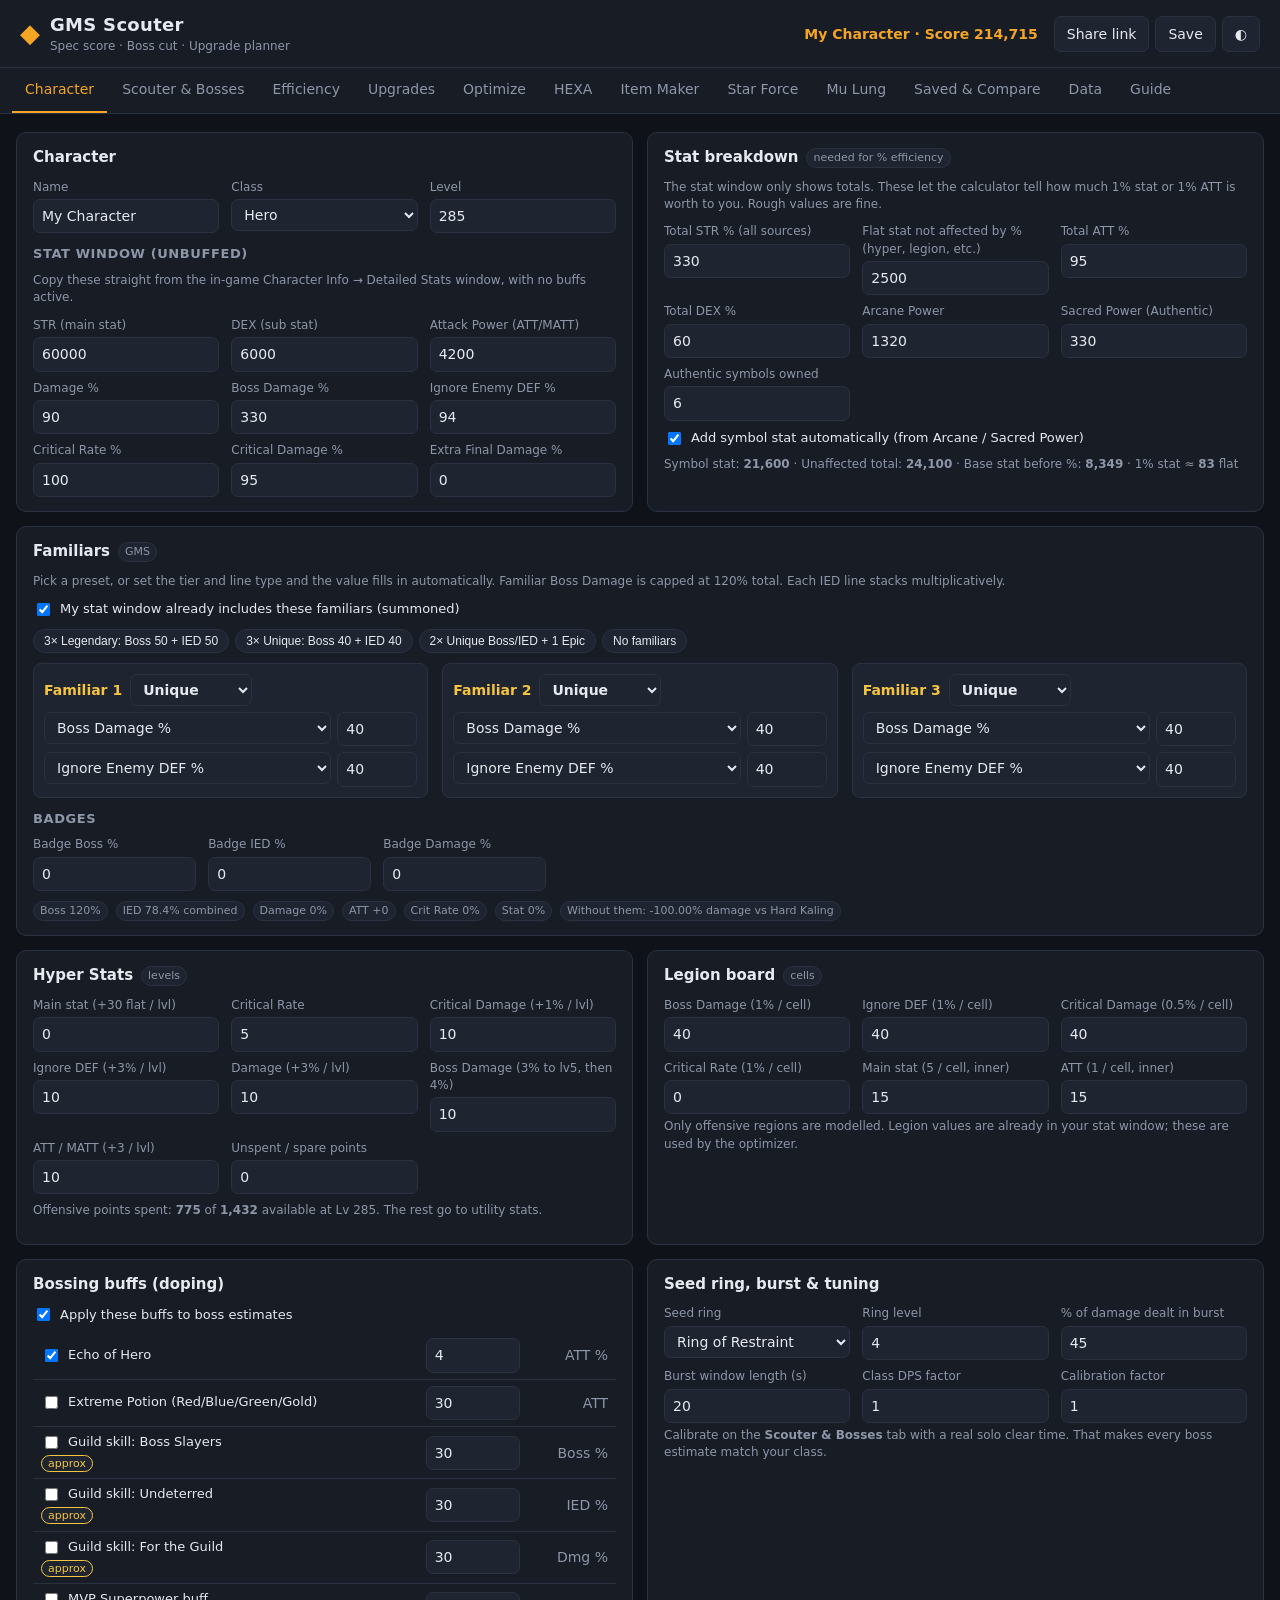
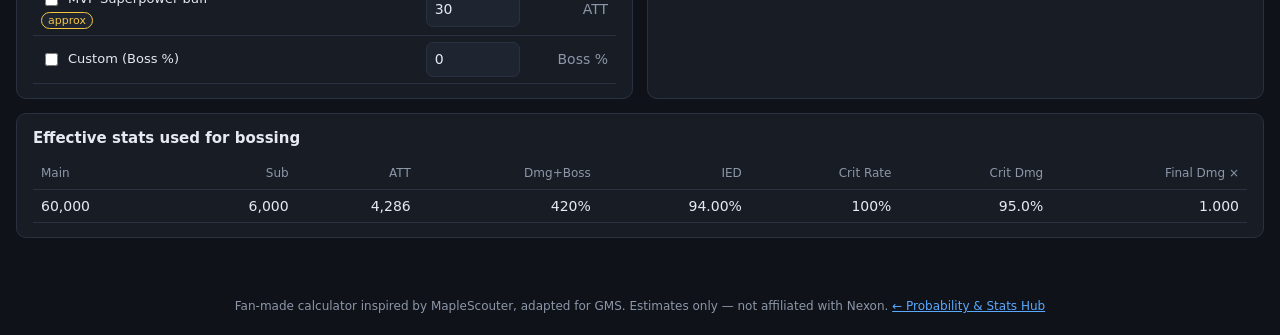
==== scouter/index.html @ 007f04a5 "Add GMS Scouter: MapleScouter-style spec and upgrade calculator for GMS Static site under scouter/ w" ====
<!DOCTYPE html>
<html lang="en">
<head>
  <meta charset="UTF-8">
  <meta name="viewport" content="width=device-width, initial-scale=1.0">
  <title>GMS Scouter</title>
  <meta name="description" content="MapleScouter-style spec calculator for GMS: Scouter score, boss clear estimates, stat efficiency, upgrade cost vs gain, familiar, hyper stat, legion and HEXA optimizers.">
  <link rel="stylesheet" href="css/style.css">
</head>
<body>
  <header class="topbar">
    <div class="brand">
      <span class="logo">◆</span>
      <div>
        <div class="title">GMS Scouter</div>
        <div class="subtitle">Spec score · Boss cut · Upgrade planner</div>
      </div>
    </div>
    <div class="score-pill" id="headerScore"></div>
    <div class="top-actions">
      <button class="btn ghost" id="btnShare" title="Copy a link containing this character">Share link</button>
      <button class="btn ghost" id="btnSave" title="Save to this browser">Save</button>
      <button class="btn ghost" id="btnTheme" title="Toggle light / dark">◐</button>
    </div>
  </header>

  <nav class="tabs" id="tabs">
    <button data-tab="character" class="active">Character</button>
    <button data-tab="scouter">Scouter &amp; Bosses</button>
    <button data-tab="efficiency">Efficiency</button>
    <button data-tab="upgrades">Upgrades</button>
    <button data-tab="optimize">Optimize</button>
    <button data-tab="hexa">HEXA</button>
    <button data-tab="itemmaker">Item Maker</button>
    <button data-tab="starforce">Star Force</button>
    <button data-tab="dojo">Mu Lung</button>
    <button data-tab="compare">Saved &amp; Compare</button>
    <button data-tab="data">Data</button>
    <button data-tab="about">Guide</button>
  </nav>

  <main id="app"></main>

  <div class="toast" id="toast"></div>

  <footer class="foot">
    Fan-made calculator inspired by MapleScouter, adapted for GMS. Estimates only — not affiliated with Nexon.
    <a href="../index.html">← Probability &amp; Stats Hub</a>
  </footer>

  <script src="js/data.js"></script>
  <script src="js/calc.js"></script>
  <script src="js/app.js"></script>
</body>
</html>
---- scouter/css/style.css ----
:root {
  --bg: #0f1218;
  --panel: #171c25;
  --panel2: #1e2430;
  --line: #2a3242;
  --text: #e6e9ef;
  --muted: #8d97a8;
  --accent: #f5a524;
  --accent2: #5aa9ff;
  --good: #3ccf8e;
  --warn: #f5c542;
  --bad: #ff6b6b;
  --party: #b48cff;
  --radius: 10px;
}
:root[data-theme="light"] {
  --bg: #f3f4f7;
  --panel: #ffffff;
  --panel2: #f7f8fb;
  --line: #dde1e8;
  --text: #1c2230;
  --muted: #667085;
  --accent: #d9820b;
  --accent2: #2f6fd6;
  --good: #16a36a;
  --warn: #b98900;
  --bad: #d64545;
  --party: #7a4fd6;
}
* { box-sizing: border-box; }
html, body { margin: 0; background: var(--bg); color: var(--text); font: 14px/1.45 system-ui, -apple-system, "Segoe UI", Roboto, sans-serif; }
a { color: var(--accent2); }

.topbar { display: flex; align-items: center; gap: 16px; padding: 12px 20px; background: var(--panel); border-bottom: 1px solid var(--line); position: sticky; top: 0; z-index: 10; flex-wrap: wrap; }
.brand { display: flex; align-items: center; gap: 10px; }
.logo { font-size: 26px; color: var(--accent); }
.title { font-weight: 700; font-size: 18px; letter-spacing: .3px; }
.subtitle { color: var(--muted); font-size: 12px; }
.score-pill { margin-left: auto; font-weight: 700; color: var(--accent); font-variant-numeric: tabular-nums; }
.top-actions { display: flex; gap: 6px; }

.tabs { display: flex; gap: 2px; padding: 0 12px; background: var(--panel); border-bottom: 1px solid var(--line); overflow-x: auto; }
.tabs button { background: none; border: 0; color: var(--muted); padding: 11px 13px; cursor: pointer; font: inherit; border-bottom: 2px solid transparent; white-space: nowrap; }
.tabs button:hover { color: var(--text); }
.tabs button.active { color: var(--accent); border-bottom-color: var(--accent); }

main { max-width: 1280px; margin: 0 auto; padding: 18px 16px 40px; }
.grid { display: grid; gap: 14px; }
.g2 { grid-template-columns: repeat(auto-fit, minmax(360px, 1fr)); }
.g3 { grid-template-columns: repeat(auto-fit, minmax(280px, 1fr)); }
.g4 { grid-template-columns: repeat(auto-fit, minmax(200px, 1fr)); }
.card { background: var(--panel); border: 1px solid var(--line); border-radius: var(--radius); padding: 14px 16px; min-width: 0; }
.card h2 { margin: 0 0 10px; font-size: 15px; display: flex; align-items: center; gap: 8px; }
.card h3 { margin: 12px 0 8px; font-size: 13px; color: var(--muted); text-transform: uppercase; letter-spacing: .6px; }
.hint { color: var(--muted); font-size: 12px; margin: 4px 0 10px; }
.tag { font-size: 11px; padding: 1px 6px; border-radius: 999px; background: var(--panel2); border: 1px solid var(--line); color: var(--muted); font-weight: 500; }
.tag.approx { color: var(--warn); border-color: var(--warn); }

.form { display: grid; grid-template-columns: repeat(auto-fill, minmax(150px, 1fr)); gap: 8px 12px; }
.field { display: flex; flex-direction: column; gap: 3px; min-width: 0; }
.field label { color: var(--muted); font-size: 12px; }
input, select { background: var(--panel2); color: var(--text); border: 1px solid var(--line); border-radius: 7px; padding: 6px 8px; font: inherit; width: 100%; min-width: 0; }
input:focus, select:focus { outline: 2px solid var(--accent2); outline-offset: -1px; }
input[type="checkbox"] { width: auto; }
.check { display: flex; align-items: center; gap: 7px; color: var(--text); font-size: 13px; cursor: pointer; }
.row { display: flex; gap: 8px; align-items: center; flex-wrap: wrap; }

.btn { background: var(--accent); color: #111; border: 0; border-radius: 7px; padding: 7px 12px; font: inherit; font-weight: 600; cursor: pointer; }
.btn:hover { filter: brightness(1.08); }
.btn.ghost { background: var(--panel2); color: var(--text); border: 1px solid var(--line); font-weight: 500; }
.btn.small { padding: 4px 9px; font-size: 12px; }
.btn.danger { background: var(--bad); color: #fff; }

.kpis { display: grid; grid-template-columns: repeat(auto-fit, minmax(190px, 1fr)); gap: 12px; margin-bottom: 14px; }
.kpi { background: var(--panel); border: 1px solid var(--line); border-radius: var(--radius); padding: 12px 14px; }
.kpi .k { color: var(--muted); font-size: 12px; }
.kpi .v { font-size: 26px; font-weight: 700; font-variant-numeric: tabular-nums; }
.kpi .s { color: var(--muted); font-size: 12px; }
.kpi.main .v { color: var(--accent); }

table { width: 100%; border-collapse: collapse; font-variant-numeric: tabular-nums; }
th, td { padding: 6px 8px; border-bottom: 1px solid var(--line); text-align: right; white-space: nowrap; }
th { color: var(--muted); font-weight: 500; font-size: 12px; position: sticky; top: 0; background: var(--panel); }
th:first-child, td:first-child { text-align: left; }
td.l, th.l { text-align: left; }
.wrap { white-space: normal; }
.tablewrap { overflow-x: auto; max-width: 100%; }
tr:hover td { background: var(--panel2); }
td select { min-width: 110px; }
td .field { min-width: 110px; }
.wrap { min-width: 0; }

.bar { position: relative; height: 8px; background: var(--panel2); border-radius: 99px; overflow: hidden; min-width: 120px; }
.bar > span { position: absolute; inset: 0 auto 0 0; border-radius: 99px; }
.st-comfortable { color: var(--good); }
.st-solo { color: var(--accent2); }
.st-party { color: var(--party); }
.st-no { color: var(--bad); }
.bg-comfortable { background: var(--good); }
.bg-solo { background: var(--accent2); }
.bg-party { background: var(--party); }
.bg-no { background: var(--bad); }
.pos { color: var(--good); }
.neg { color: var(--bad); }
.muted { color: var(--muted); }

.fam { border: 1px solid var(--line); border-radius: 8px; padding: 10px; background: var(--panel2); }
.fam .head { display: flex; gap: 8px; align-items: center; margin-bottom: 6px; font-weight: 600; }
.fam .line { display: grid; grid-template-columns: 1fr 80px; gap: 6px; margin-top: 6px; }
.t-Rare { color: #5aa9ff; } .t-Epic { color: #b48cff; } .t-Unique { color: #f5c542; } .t-Legendary { color: #3ccf8e; }

.chips { display: flex; flex-wrap: wrap; gap: 6px; }
.chip { padding: 4px 10px; border-radius: 999px; background: var(--panel2); border: 1px solid var(--line); cursor: pointer; font-size: 12px; color: var(--text); }
.chip:hover { border-color: var(--accent); }
.chip.on { background: var(--accent); color: #111; border-color: var(--accent); }

.toast { position: fixed; bottom: 18px; left: 50%; transform: translateX(-50%); background: var(--panel); border: 1px solid var(--accent); padding: 9px 16px; border-radius: 8px; opacity: 0; pointer-events: none; transition: opacity .2s; z-index: 50; }
.toast.show { opacity: 1; }
.foot { text-align: center; color: var(--muted); font-size: 12px; padding: 20px; }
.prose p, .prose li { color: var(--text); }
.prose code { background: var(--panel2); padding: 1px 5px; border-radius: 4px; }
.formula { background: var(--panel2); border: 1px solid var(--line); border-radius: 8px; padding: 10px 12px; font-family: ui-monospace, Menlo, Consolas, monospace; font-size: 12.5px; overflow-x: auto; white-space: pre; }

@media (max-width: 640px) {
  main { padding: 12px 10px 30px; }
  .g2, .g3 { grid-template-columns: 1fr; }
  .kpi .v { font-size: 22px; }
  .score-pill { margin-left: 0; }
}
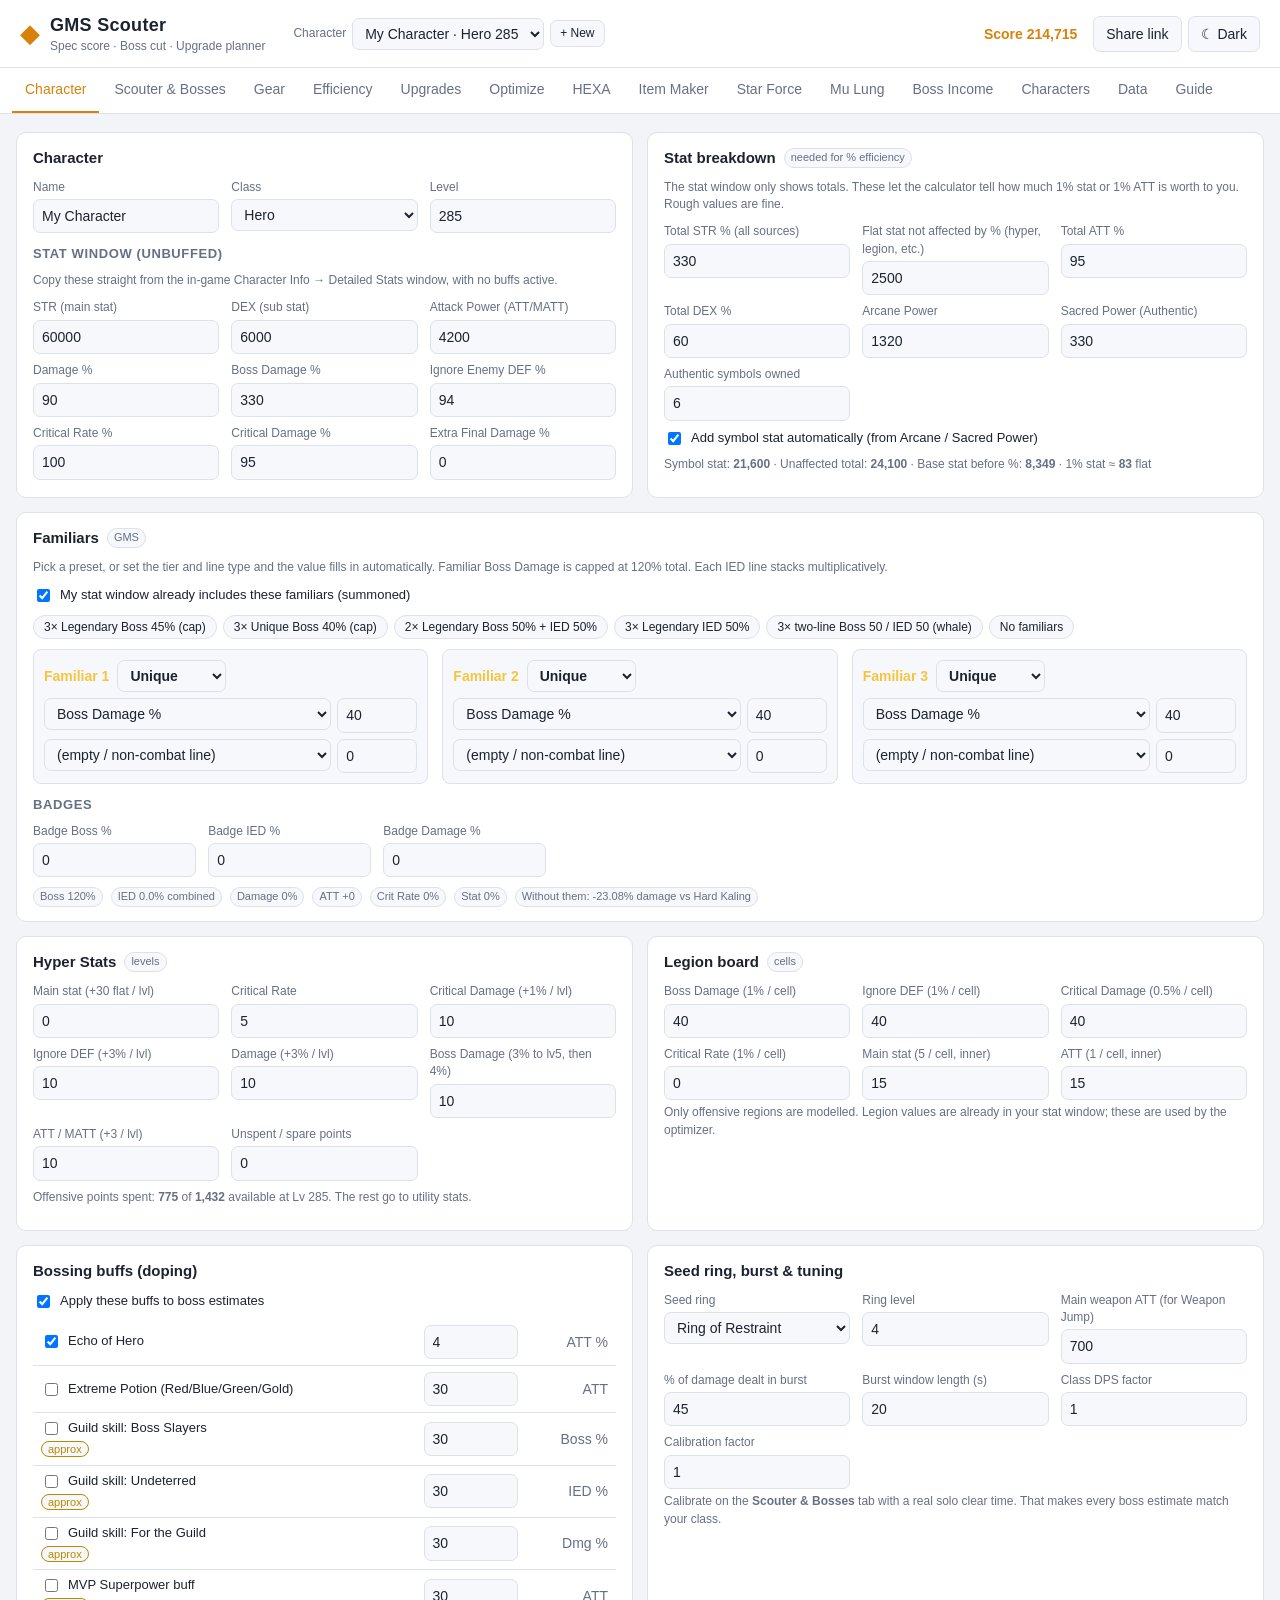
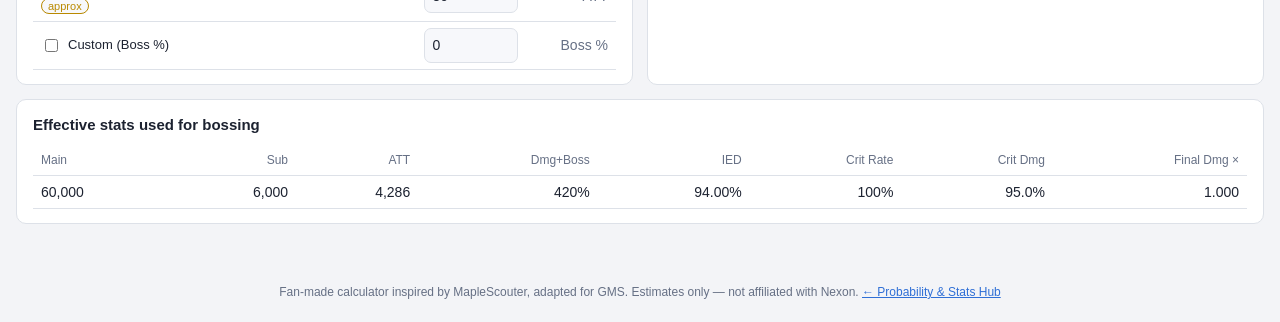
==== commit 44ad8d04: "Add character roster, Gear tab with item icons, boss income, theme switch - Characters: header switc" ====
--- a/scouter/index.html
+++ b/scouter/index.html
@@ -4,7 +4,8 @@
   <meta charset="UTF-8">
   <meta name="viewport" content="width=device-width, initial-scale=1.0">
   <title>GMS Scouter</title>
-  <meta name="description" content="MapleScouter-style spec calculator for GMS: Scouter score, boss clear estimates, stat efficiency, upgrade cost vs gain, familiar, hyper stat, legion and HEXA optimizers.">
+  <meta name="description" content="MapleScouter-style spec calculator for GMS: Scouter score, boss clear estimates, stat efficiency, upgrade cost vs gain, gear with item icons, boss income for mules, and familiar, hyper stat, legion and HEXA optimizers.">
+  <meta name="color-scheme" content="dark light">
   <link rel="stylesheet" href="css/style.css">
 </head>
 <body>
@@ -16,17 +17,22 @@
         <div class="subtitle">Spec score · Boss cut · Upgrade planner</div>
       </div>
     </div>
+    <div class="char-switch">
+      <label for="charSelect" class="muted">Character</label>
+      <select id="charSelect" aria-label="Character"></select>
+      <button class="btn ghost small" id="btnNewChar" title="Create a new character">+ New</button>
+    </div>
     <div class="score-pill" id="headerScore"></div>
     <div class="top-actions">
       <button class="btn ghost" id="btnShare" title="Copy a link containing this character">Share link</button>
-      <button class="btn ghost" id="btnSave" title="Save to this browser">Save</button>
-      <button class="btn ghost" id="btnTheme" title="Toggle light / dark">◐</button>
+      <button class="btn ghost" id="btnTheme" title="Switch theme">☀ Light</button>
     </div>
   </header>
 
   <nav class="tabs" id="tabs">
     <button data-tab="character" class="active">Character</button>
     <button data-tab="scouter">Scouter &amp; Bosses</button>
+    <button data-tab="gear">Gear</button>
     <button data-tab="efficiency">Efficiency</button>
     <button data-tab="upgrades">Upgrades</button>
     <button data-tab="optimize">Optimize</button>
@@ -34,7 +40,8 @@
     <button data-tab="itemmaker">Item Maker</button>
     <button data-tab="starforce">Star Force</button>
     <button data-tab="dojo">Mu Lung</button>
-    <button data-tab="compare">Saved &amp; Compare</button>
+    <button data-tab="income">Boss Income</button>
+    <button data-tab="compare">Characters</button>
     <button data-tab="data">Data</button>
     <button data-tab="about">Guide</button>
   </nav>
@@ -50,6 +57,8 @@
 
   <script src="js/data.js"></script>
   <script src="js/calc.js"></script>
+  <script src="js/items.js"></script>
+  <script src="js/income.js"></script>
   <script src="js/app.js"></script>
 </body>
 </html>
--- a/scouter/css/style.css
+++ b/scouter/css/style.css
@@ -12,6 +12,8 @@
   --bad: #ff6b6b;
   --party: #b48cff;
   --radius: 10px;
+  --font: "Helvetica Neue", Helvetica, Arial, sans-serif;
+  color-scheme: dark;
 }
 :root[data-theme="light"] {
   --bg: #f3f4f7;
@@ -26,9 +28,27 @@
   --warn: #b98900;
   --bad: #d64545;
   --party: #7a4fd6;
+  color-scheme: light;
+}
+@media (prefers-color-scheme: light) {
+  :root:not([data-theme="dark"]) {
+    --bg: #f3f4f7;
+    --panel: #ffffff;
+    --panel2: #f7f8fb;
+    --line: #dde1e8;
+    --text: #1c2230;
+    --muted: #667085;
+    --accent: #d9820b;
+    --accent2: #2f6fd6;
+    --good: #16a36a;
+    --warn: #b98900;
+    --bad: #d64545;
+    --party: #7a4fd6;
+    color-scheme: light;
+  }
 }
 * { box-sizing: border-box; }
-html, body { margin: 0; background: var(--bg); color: var(--text); font: 14px/1.45 system-ui, -apple-system, "Segoe UI", Roboto, sans-serif; }
+html, body { margin: 0; background: var(--bg); color: var(--text); font: 14px/1.45 var(--font); }
 a { color: var(--accent2); }
 
 .topbar { display: flex; align-items: center; gap: 16px; padding: 12px 20px; background: var(--panel); border-bottom: 1px solid var(--line); position: sticky; top: 0; z-index: 10; flex-wrap: wrap; }
@@ -62,6 +82,7 @@
 input, select { background: var(--panel2); color: var(--text); border: 1px solid var(--line); border-radius: 7px; padding: 6px 8px; font: inherit; width: 100%; min-width: 0; }
 input:focus, select:focus { outline: 2px solid var(--accent2); outline-offset: -1px; }
 input[type="checkbox"] { width: auto; }
+input.bad { outline: 2px solid var(--bad); outline-offset: -1px; }
 .check { display: flex; align-items: center; gap: 7px; color: var(--text); font-size: 13px; cursor: pointer; }
 .row { display: flex; gap: 8px; align-items: center; flex-wrap: wrap; }
 
@@ -127,3 +148,34 @@
   .kpi .v { font-size: 22px; }
   .score-pill { margin-left: 0; }
 }
+
+/* character switcher */
+.char-switch { display: flex; align-items: center; gap: 6px; margin-left: 12px; }
+.char-switch label { font-size: 12px; }
+.char-switch select { width: auto; max-width: 260px; }
+tr.cur td { background: var(--panel2); }
+
+/* item icons */
+.icon { position: relative; display: inline-flex; align-items: center; justify-content: center; flex: none;
+  background: var(--panel2); border: 1px solid var(--line); border-radius: 8px; overflow: hidden; }
+.icon img { position: absolute; inset: 0; width: 100%; height: 100%; object-fit: contain; image-rendering: pixelated; padding: 3px; z-index: 1; }
+.icon img.ok { background: var(--panel2); } /* covers the glyph only once the picture has loaded */
+.icon .glyph { color: var(--muted); font-size: 18px; line-height: 1; }
+.cand { display: flex; align-items: center; gap: 8px; }
+.cand-icons { display: inline-flex; gap: 2px; flex: none; }
+.gear-strip { display: flex; flex-wrap: wrap; gap: 6px; }
+.gear-strip > span { display: inline-flex; flex-direction: column; align-items: center; gap: 2px; font-size: 11px; color: var(--muted); }
+.gear-grid { display: grid; gap: 12px; grid-template-columns: repeat(auto-fill, minmax(270px, 1fr)); }
+.gear-card { background: var(--panel); border: 1px solid var(--line); border-radius: var(--radius); padding: 12px; min-width: 0; }
+.gear-card .form { grid-template-columns: repeat(auto-fill, minmax(110px, 1fr)); }
+.gear-head { display: flex; gap: 10px; align-items: center; margin-bottom: 10px; }
+.gear-title { display: flex; flex-direction: column; min-width: 0; }
+.gear-title b { white-space: nowrap; overflow: hidden; text-overflow: ellipsis; }
+.gear-title .muted { font-size: 12px; }
+.stars { color: var(--accent); font-size: 12px; font-weight: 700; white-space: nowrap; }
+.boss-pick { display: grid; grid-template-columns: repeat(auto-fill, minmax(230px, 1fr)); gap: 4px 12px; padding: 6px 0; }
+.boss-pick .muted { font-size: 11px; }
+@media (max-width: 640px) {
+  .char-switch { margin-left: 0; width: 100%; }
+  .char-switch select { flex: 1; max-width: none; }
+}
